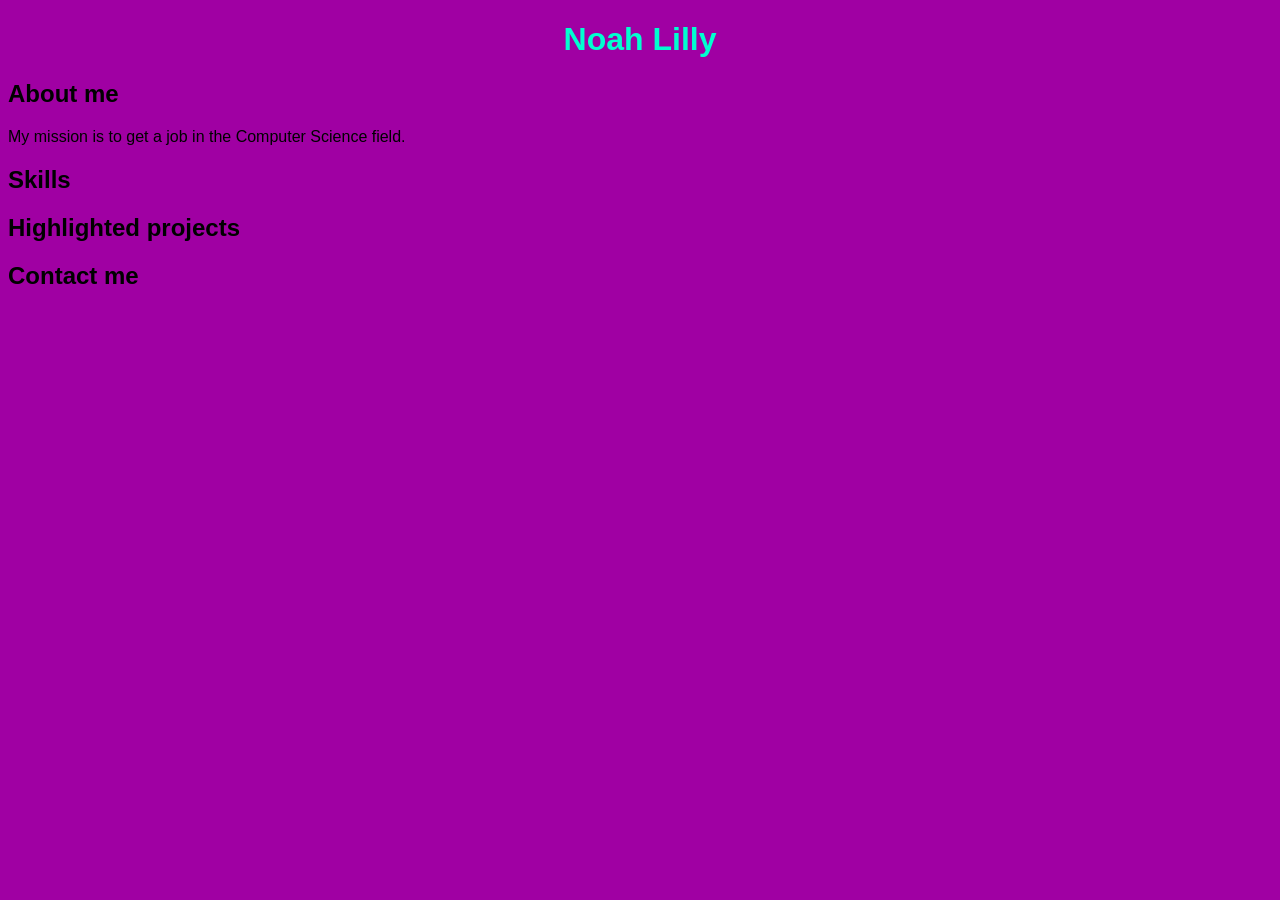
==== index.html @ 9783f3cc "add css" ====
<!DOCTYPE html>
<html>
    <head>
        <title>CSCE 140</title>
        <link rel="stylesheet" href="styles.css">
    </head>
    <body>
        <h1>Noah Lilly</h1>
        <div class="about">
            <h2>About me</h2>
            <p>My mission is to get a job in the Computer Science field.</p>
        </div>
        <div class="skills">
            <h2>Skills</h2>
        </div>
        <div class="projects">
            <h2>Highlighted projects</h2>
        </div>
        <div class="contact">
            <h2>Contact me</h2>
        </div>
    </body>
</html>
---- styles.css ----
body {
    background: rgb(160, 0, 163);
    font-family: Arial, Helvetica, sans-serif;
}

h1 {
    color: rgb(0, 255, 208);
    text-align: center;
}
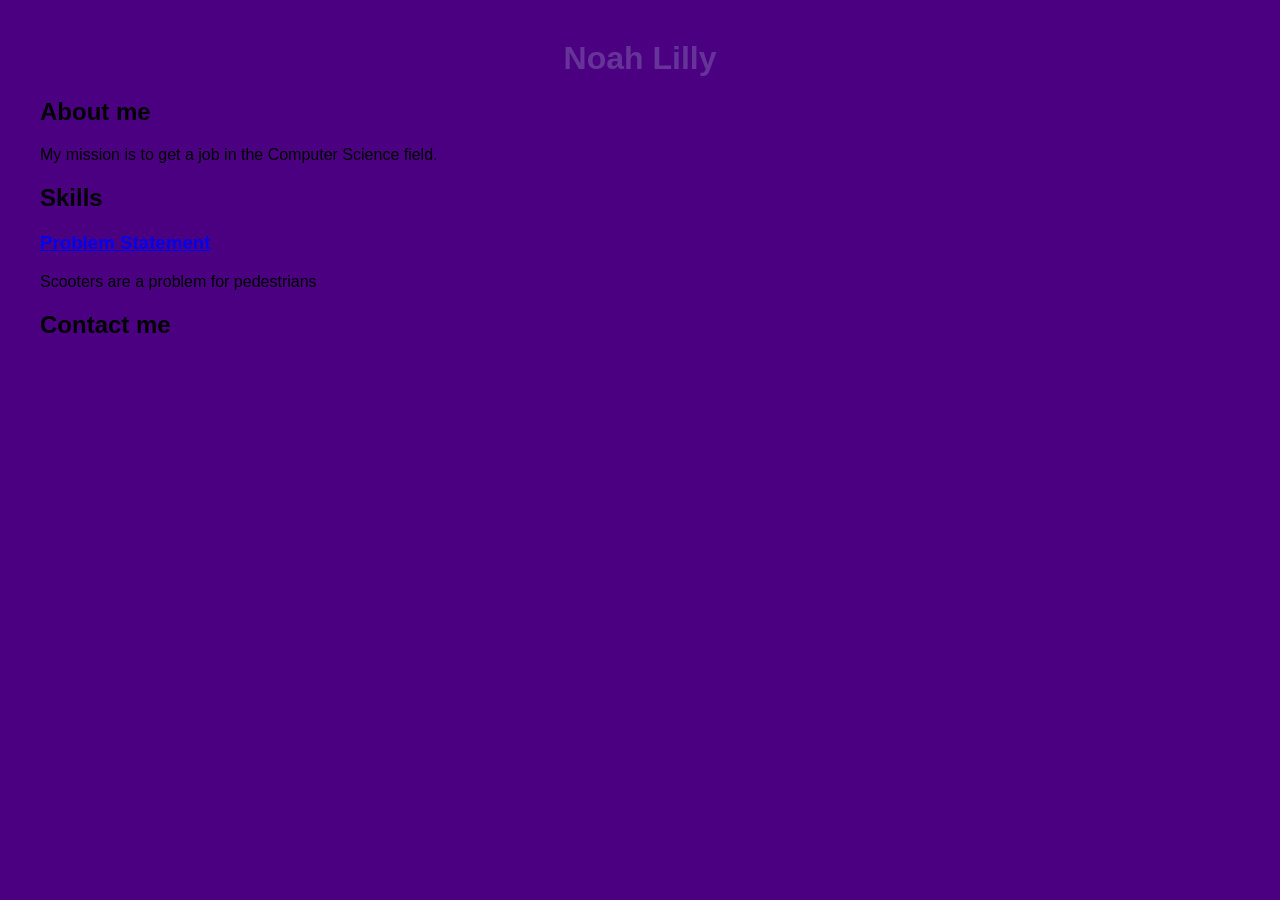
==== commit ef8fc73a: "new stuff" ====
--- a/index.html
+++ b/index.html
@@ -13,8 +13,16 @@
         <div class="skills">
             <h2>Skills</h2>
         </div>
-        <div class="projects">
-            <h2>Highlighted projects</h2>
+        <div class = "projects">
+            <section class="project">
+                <a href="files/Problem Statement.pdf">
+                    <h3>Problem Statement</h3>
+                </a>
+                <a href="files/statement.pdf">
+                    <!--<img src="images/problem.png">-->
+                </a>
+                <p>Scooters are a problem for pedestrians</p>
+            </section>
         </div>
         <div class="contact">
             <h2>Contact me</h2>
--- a/styles.css
+++ b/styles.css
@@ -1,9 +1,10 @@
 body {
-    background: rgb(160, 0, 163);
+    background: indigo;
     font-family: Arial, Helvetica, sans-serif;
+    margin: 40px;
 }
 
 h1 {
-    color: rgb(0, 255, 208);
+    color: rebeccapurple;
     text-align: center;
 }
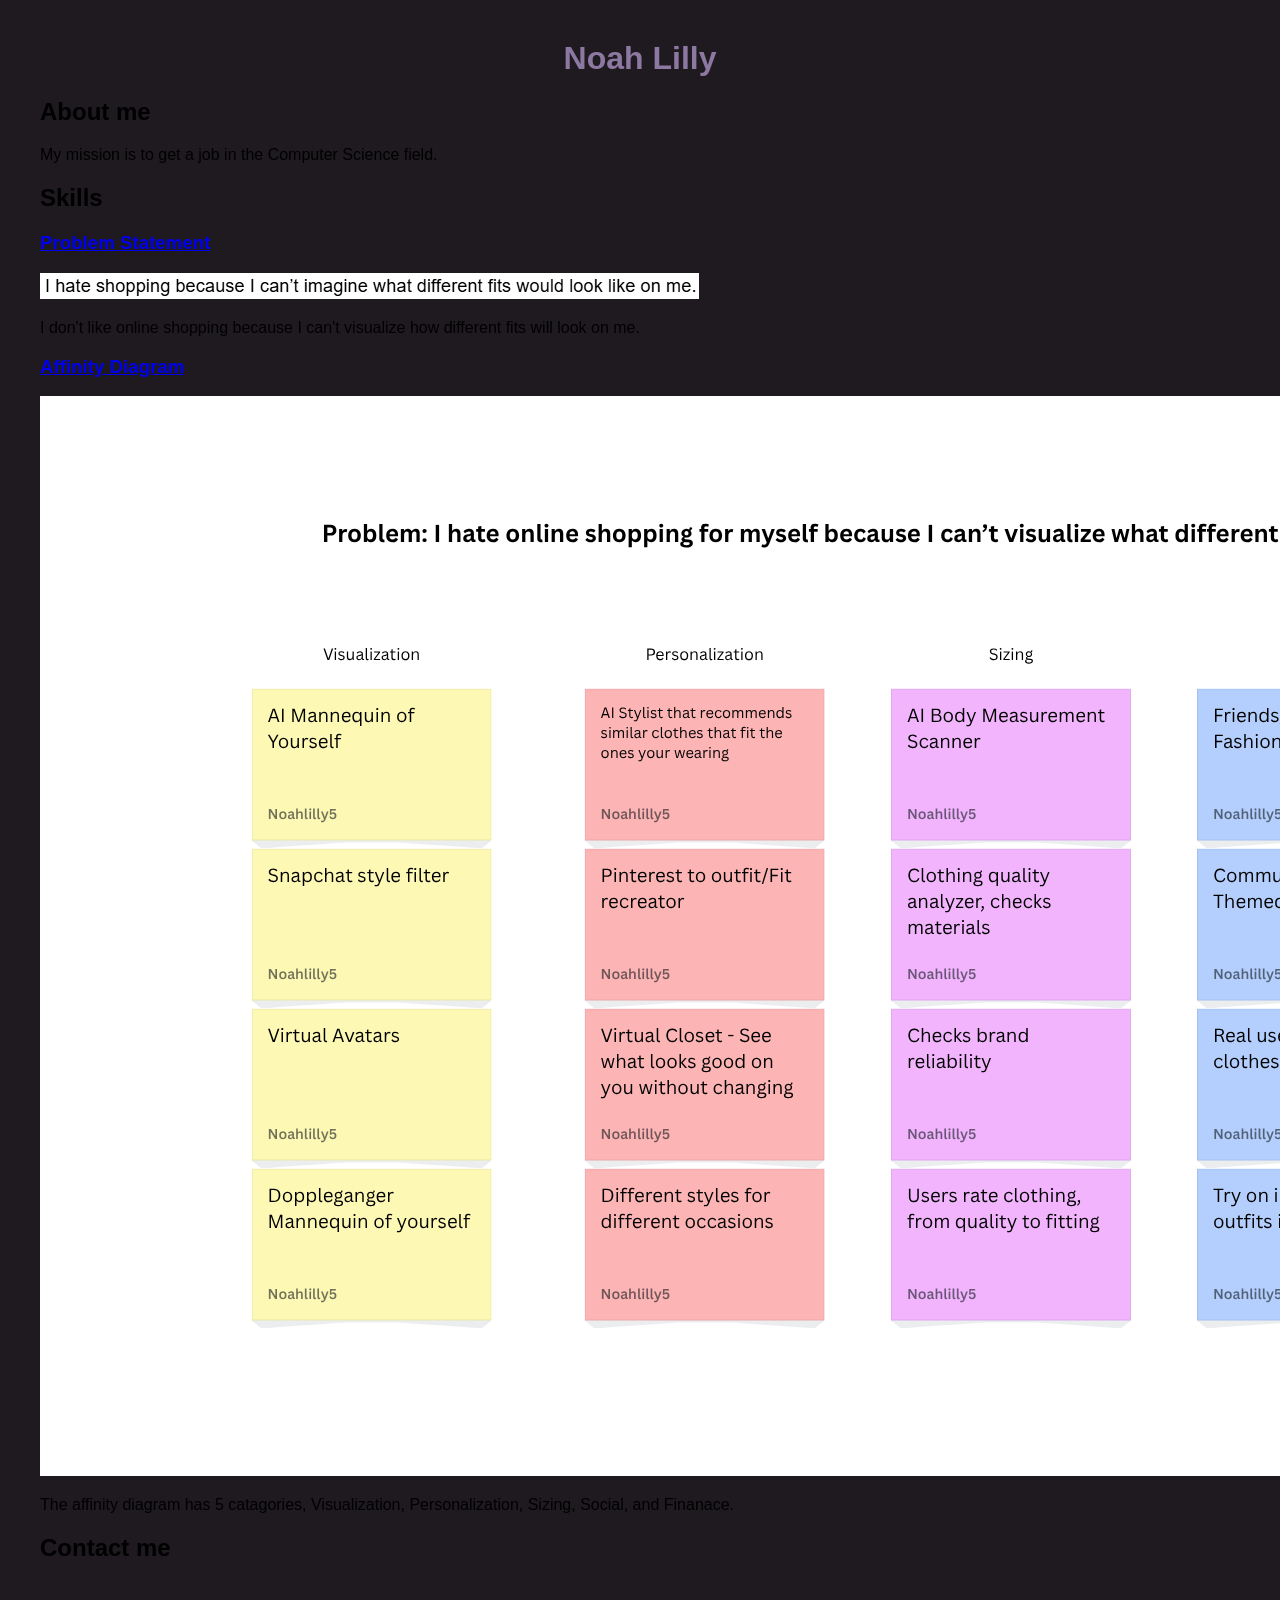
==== commit dbb69511: "NEW SHIT" ====
--- a/index.html
+++ b/index.html
@@ -19,11 +19,18 @@
                     <h3>Problem Statement</h3>
                 </a>
                 <a href="files/statement.pdf">
-                    <!--<img src="images/problem.png">-->
+                    <img src="images/Screenshot.png">
                 </a>
-                <p>Scooters are a problem for pedestrians</p>
+                <p>I don't like online shopping because I can't visualize how different fits will look on me.</p>
             </section>
-        </div>
+            <section class="project">
+            <a href="files/Affinity Diagram.pdf"><h3>Affinity Diagram</h3></a>
+            <a href="files/Affinity Diagram.pdf"><img src="images/Affinity Diagram.png"></a>
+            <p>
+                The affinity diagram has 5 catagories, Visualization, Personalization, Sizing, Social, and Finanace.
+            </p>
+            </section>
+                    </div>
         <div class="contact">
             <h2>Contact me</h2>
         </div>
--- a/styles.css
+++ b/styles.css
@@ -1,10 +1,10 @@
 body {
-    background: indigo;
+    background: rgb(30, 26, 32);
     font-family: Arial, Helvetica, sans-serif;
     margin: 40px;
 }
 
 h1 {
-    color: rebeccapurple;
+    color: rgb(141, 120, 162);
     text-align: center;
 }
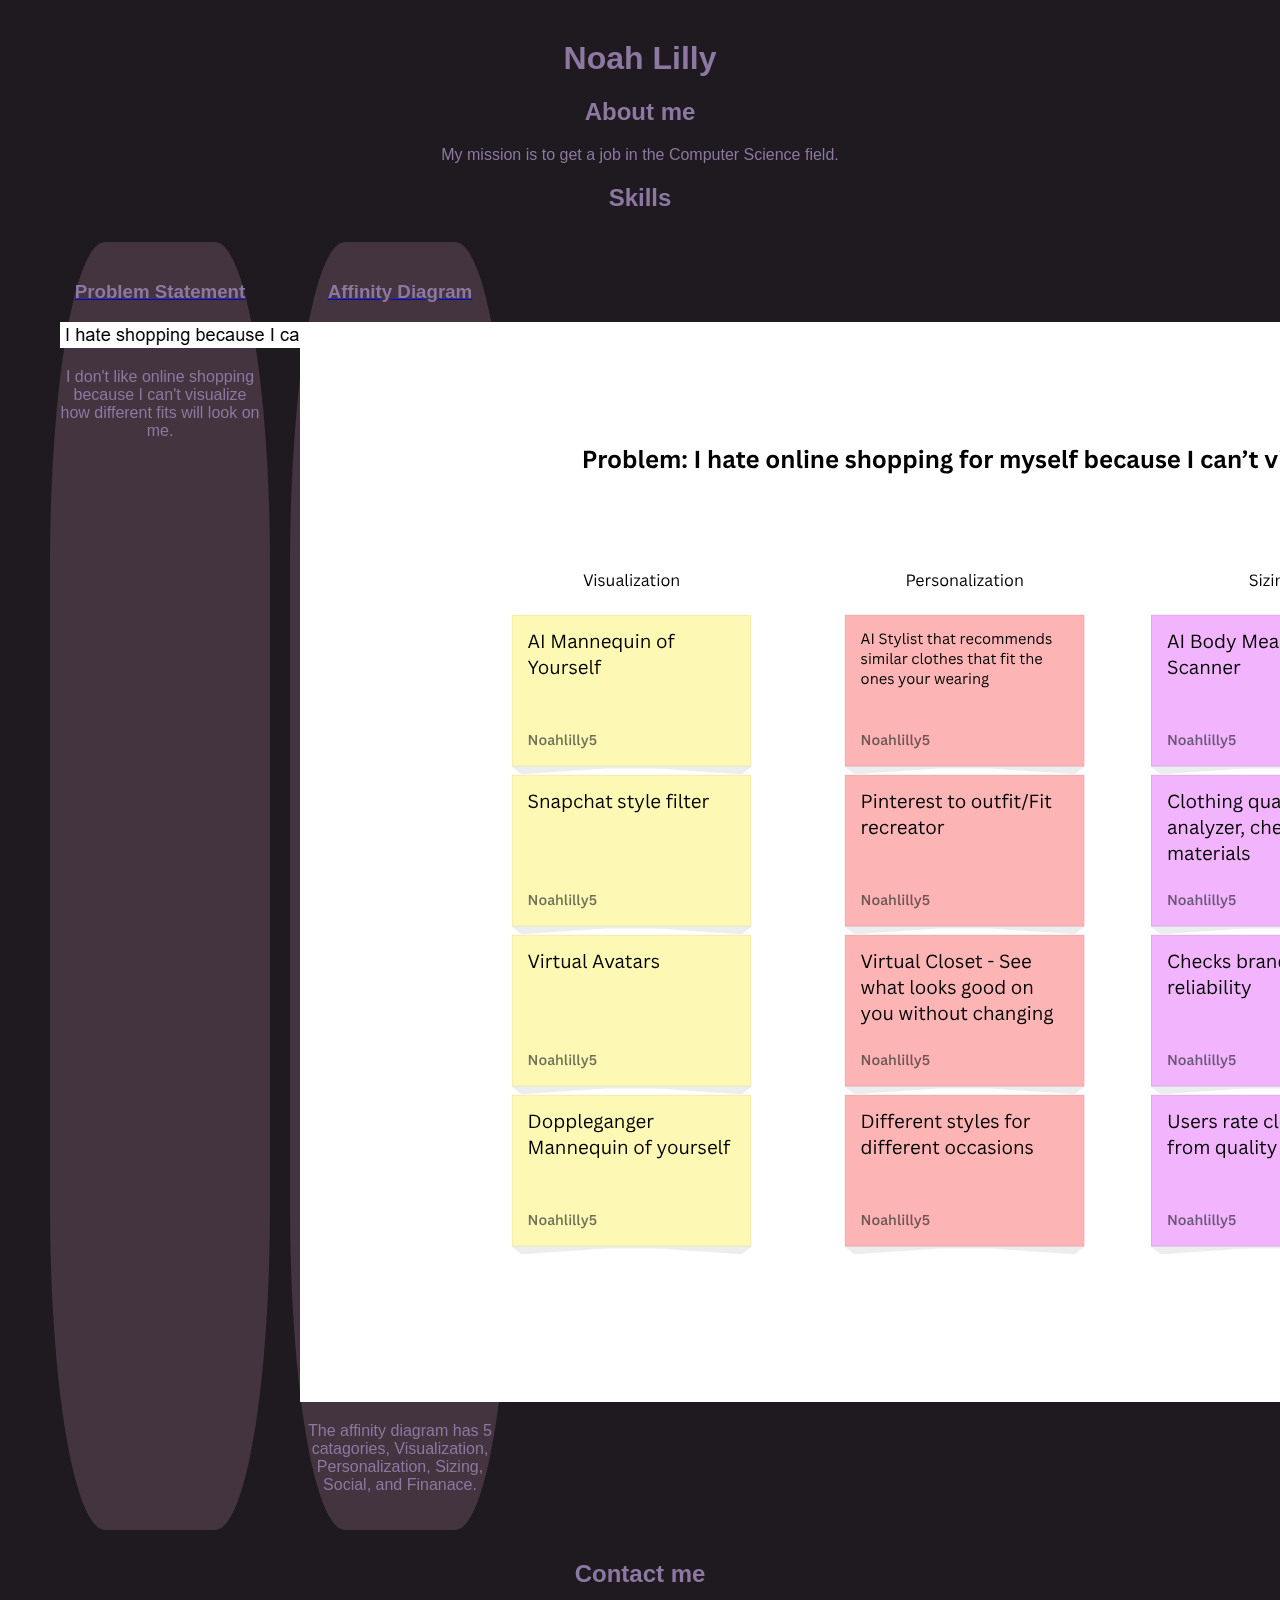
==== commit 5c21f618: "fixes" ====
--- a/index.html
+++ b/index.html
@@ -15,10 +15,10 @@
         </div>
         <div class = "projects">
             <section class="project">
-                <a href="files/Problem Statement.pdf">
+                <a href="files/Problem Statement.docx">
                     <h3>Problem Statement</h3>
                 </a>
-                <a href="files/statement.pdf">
+                <a href="files/Problem statement.docx">
                     <img src="images/Screenshot.png">
                 </a>
                 <p>I don't like online shopping because I can't visualize how different fits will look on me.</p>
--- a/styles.css
+++ b/styles.css
@@ -4,7 +4,16 @@
     margin: 40px;
 }
 
-h1 {
+h1, h2, h3, p {
     color: rgb(141, 120, 162);
     text-align: center;
+}
+
+.projects { display:flex; flex-wrap:wrap; } /* condensed to save space */
+.project {
+    width: 200px;
+    margin: 10px;
+    padding: 20px 10px;
+    background: rgb(67, 52, 63); /* pick a color */
+    border-radius: 25%;
 }
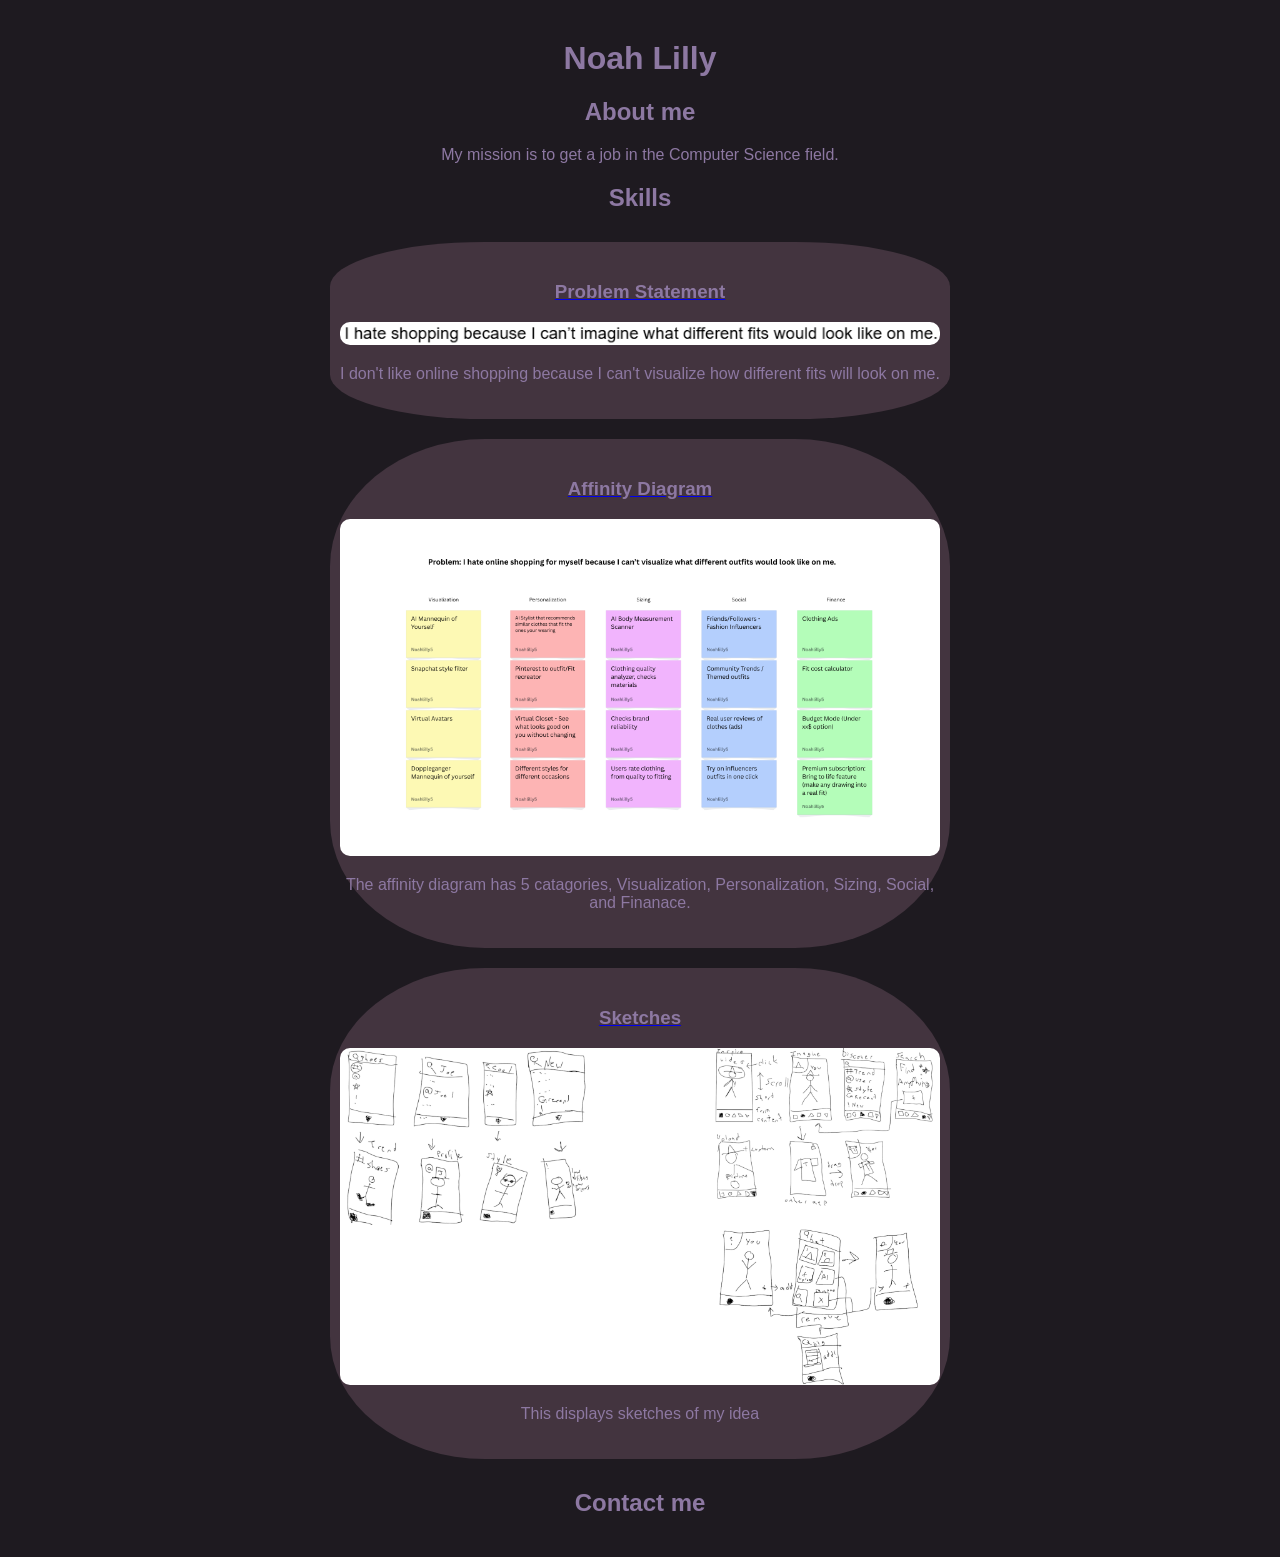
==== commit 4465f6af: "NEW" ====
--- a/index.html
+++ b/index.html
@@ -30,6 +30,13 @@
                 The affinity diagram has 5 catagories, Visualization, Personalization, Sizing, Social, and Finanace.
             </p>
             </section>
+            <section class="project">
+            <a href="files/img3.pdf"><h3>Sketches</h3></a>
+            <a href="files/img3.pdf"><img src="images/img4.png"></a>
+            <p>
+                This displays sketches of my idea
+            </p>
+            </section>
                     </div>
         <div class="contact">
             <h2>Contact me</h2>
--- a/styles.css
+++ b/styles.css
@@ -9,11 +9,17 @@
     text-align: center;
 }
 
-.projects { display:flex; flex-wrap:wrap; } /* condensed to save space */
+.projects { display:flex; flex-wrap:wrap; justify-content: center } /* condensed to save space */
 .project {
-    width: 200px;
+    width: 50%;
     margin: 10px;
     padding: 20px 10px;
     background: rgb(67, 52, 63); /* pick a color */
     border-radius: 25%;
+}
+
+.project img {
+  width: 100%;       /* make it fit inside the .project box */
+  height: auto;      /* keep proportions */
+  border-radius: 10px; /* optional, just looks nice */
 }
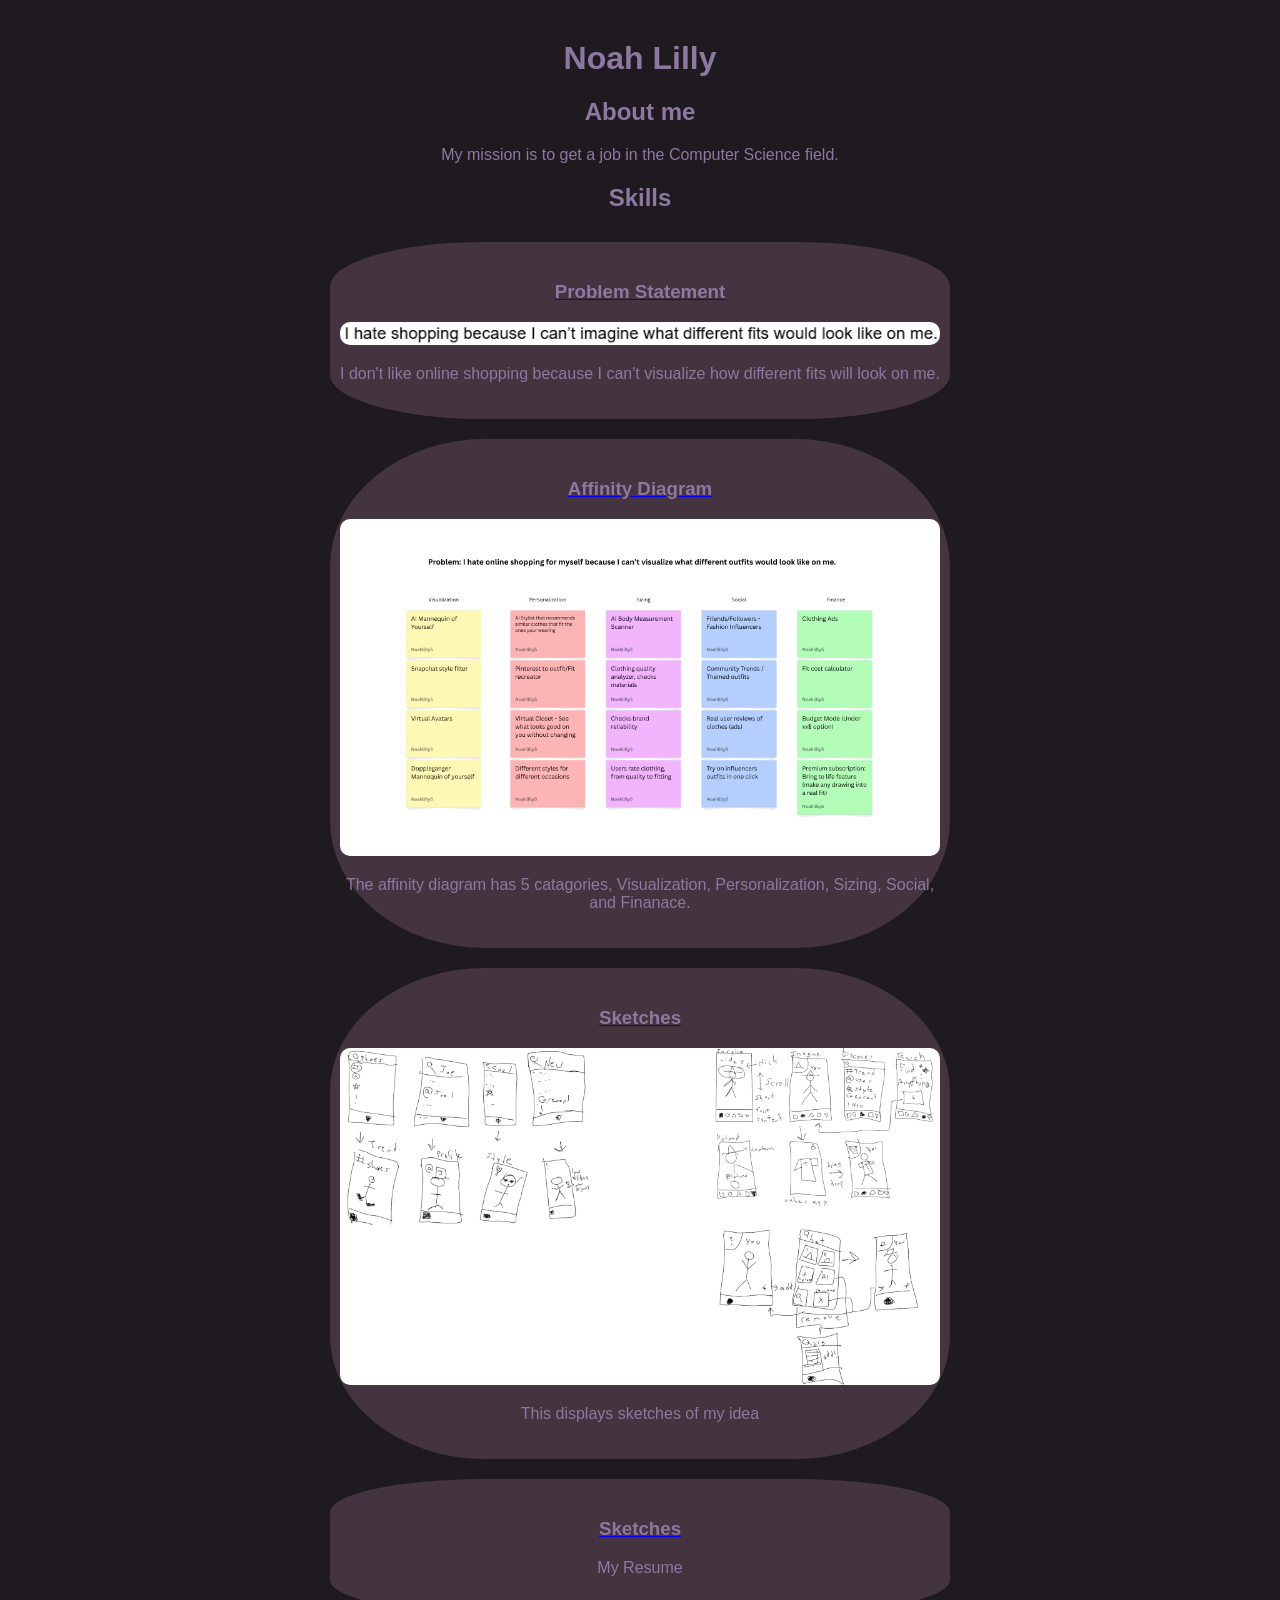
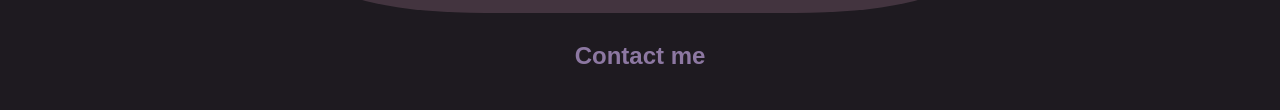
==== commit 620516d8: "Fun Changes :3" ====
--- a/index.html
+++ b/index.html
@@ -37,6 +37,13 @@
                 This displays sketches of my idea
             </p>
             </section>
+            <section class="project">
+            <a href="files/Resume.pdf"><h3>Sketches</h3></a>
+            <a href="Resume.html"></a>
+            <p>
+                My Resume
+            </p>
+            </section>
                     </div>
         <div class="contact">
             <h2>Contact me</h2>
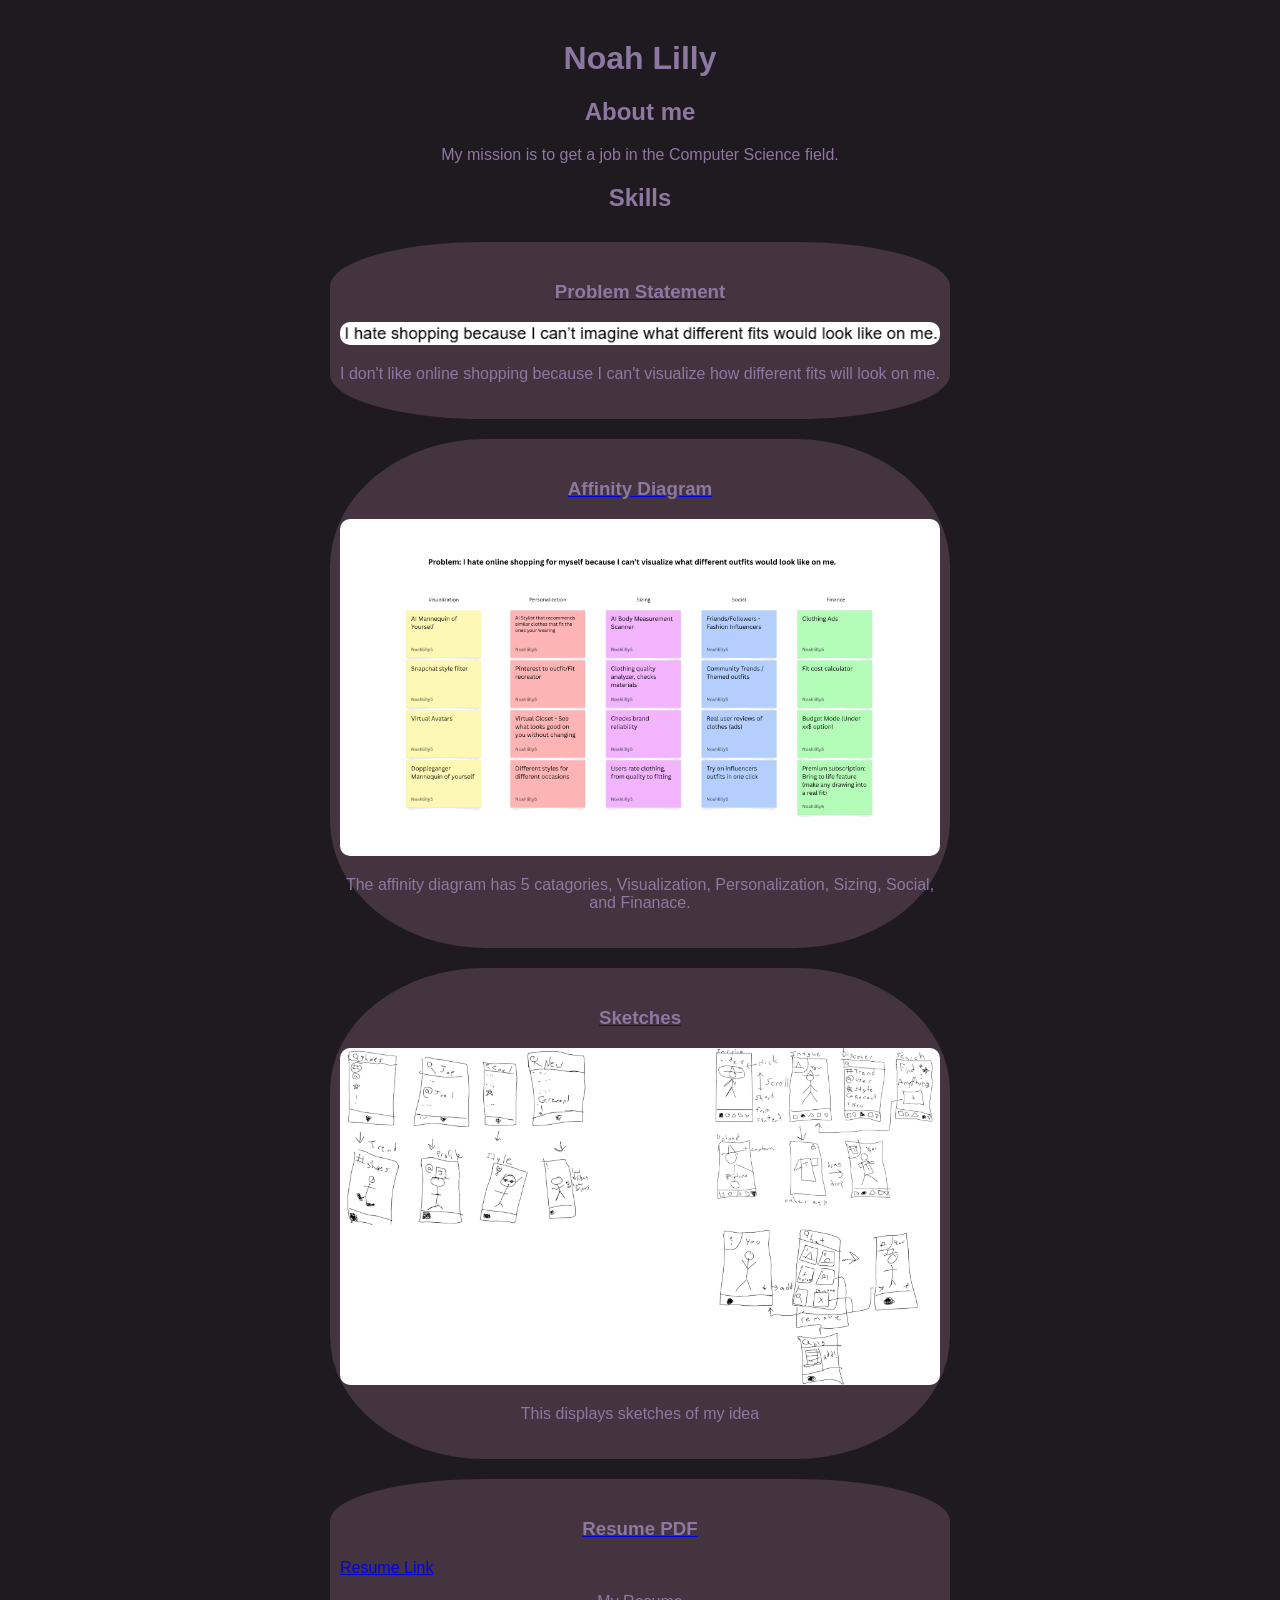
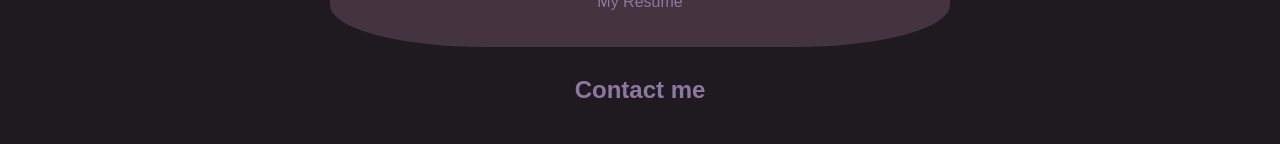
==== commit 5e9e2290: "better changes" ====
--- a/index.html
+++ b/index.html
@@ -38,13 +38,12 @@
             </p>
             </section>
             <section class="project">
-            <a href="files/Resume.pdf"><h3>Sketches</h3></a>
-            <a href="Resume.html"></a>
+            <a href="files/Resume.pdf"><h3>Resume PDF</h3></a>
+            <a href="Resume.html"> Resume Link</a>
             <p>
                 My Resume
             </p>
-            </section>
-                    </div>
+        </div>
         <div class="contact">
             <h2>Contact me</h2>
         </div>
